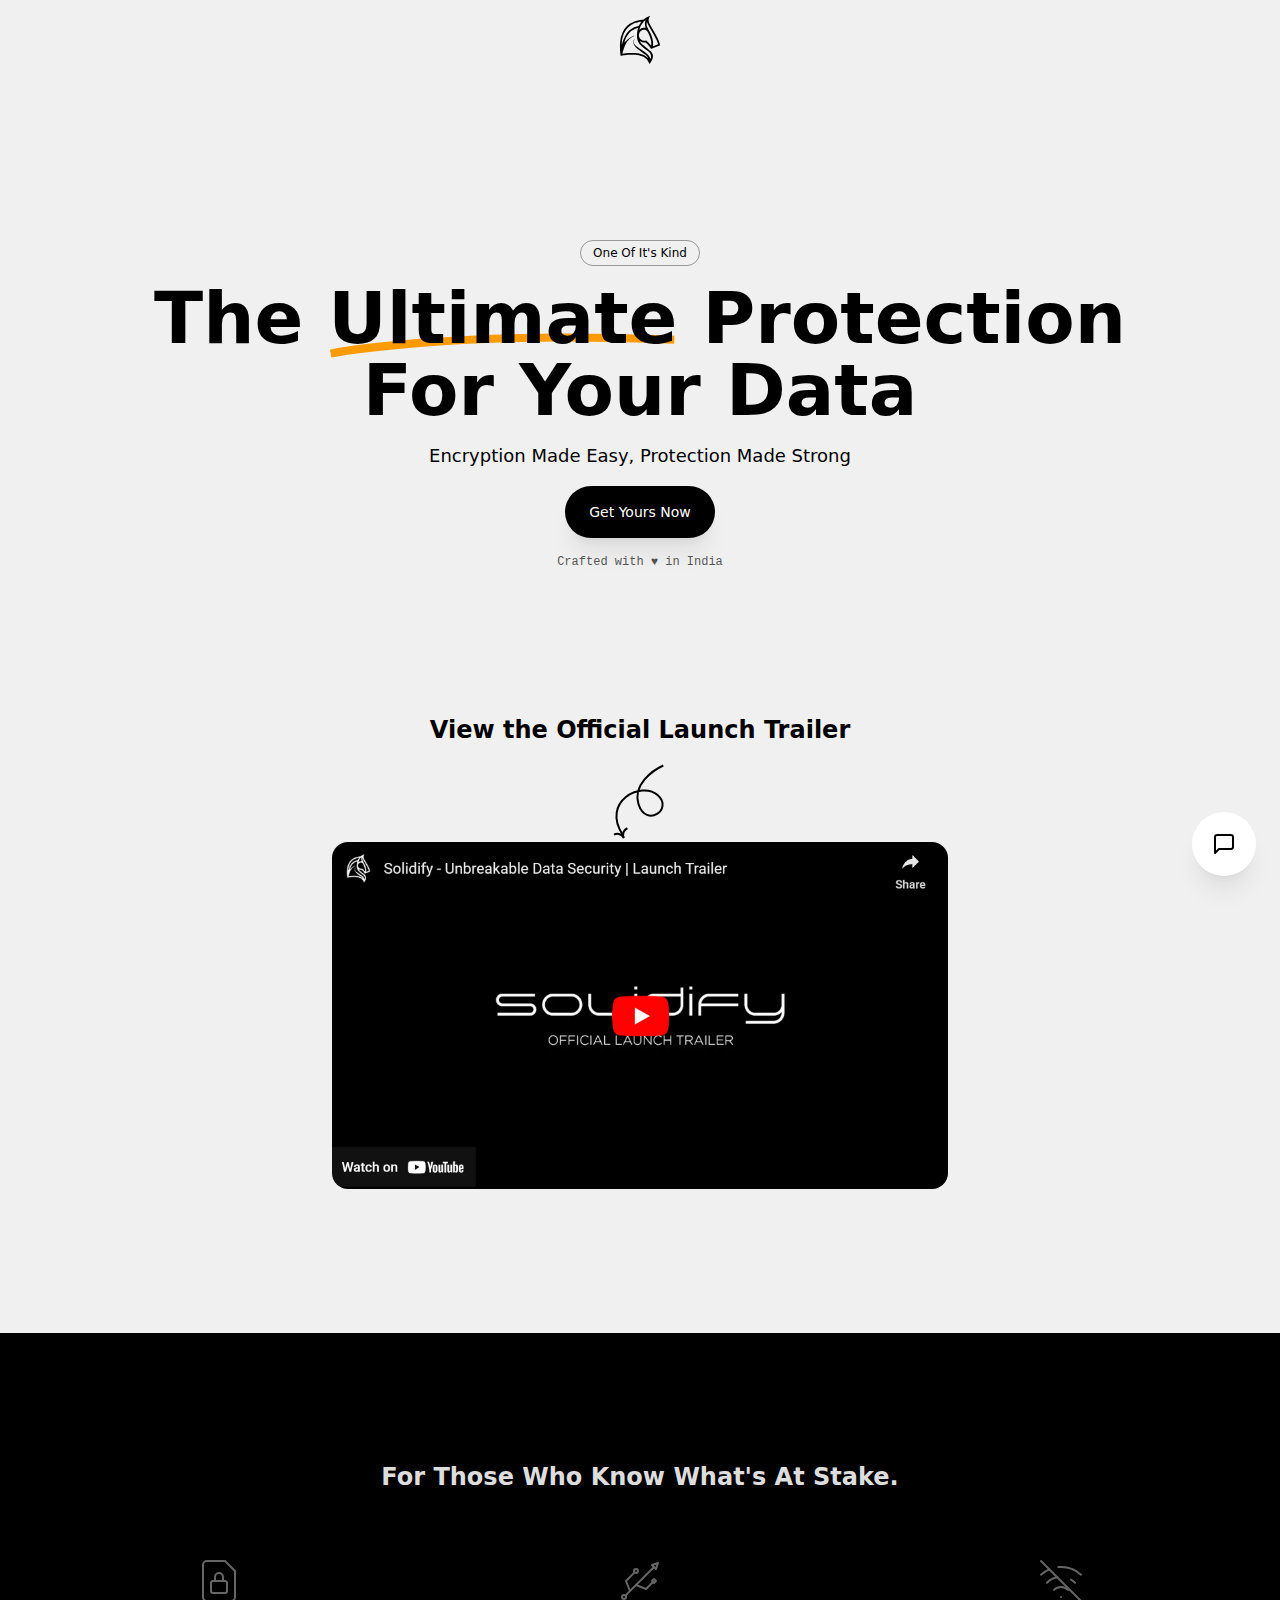
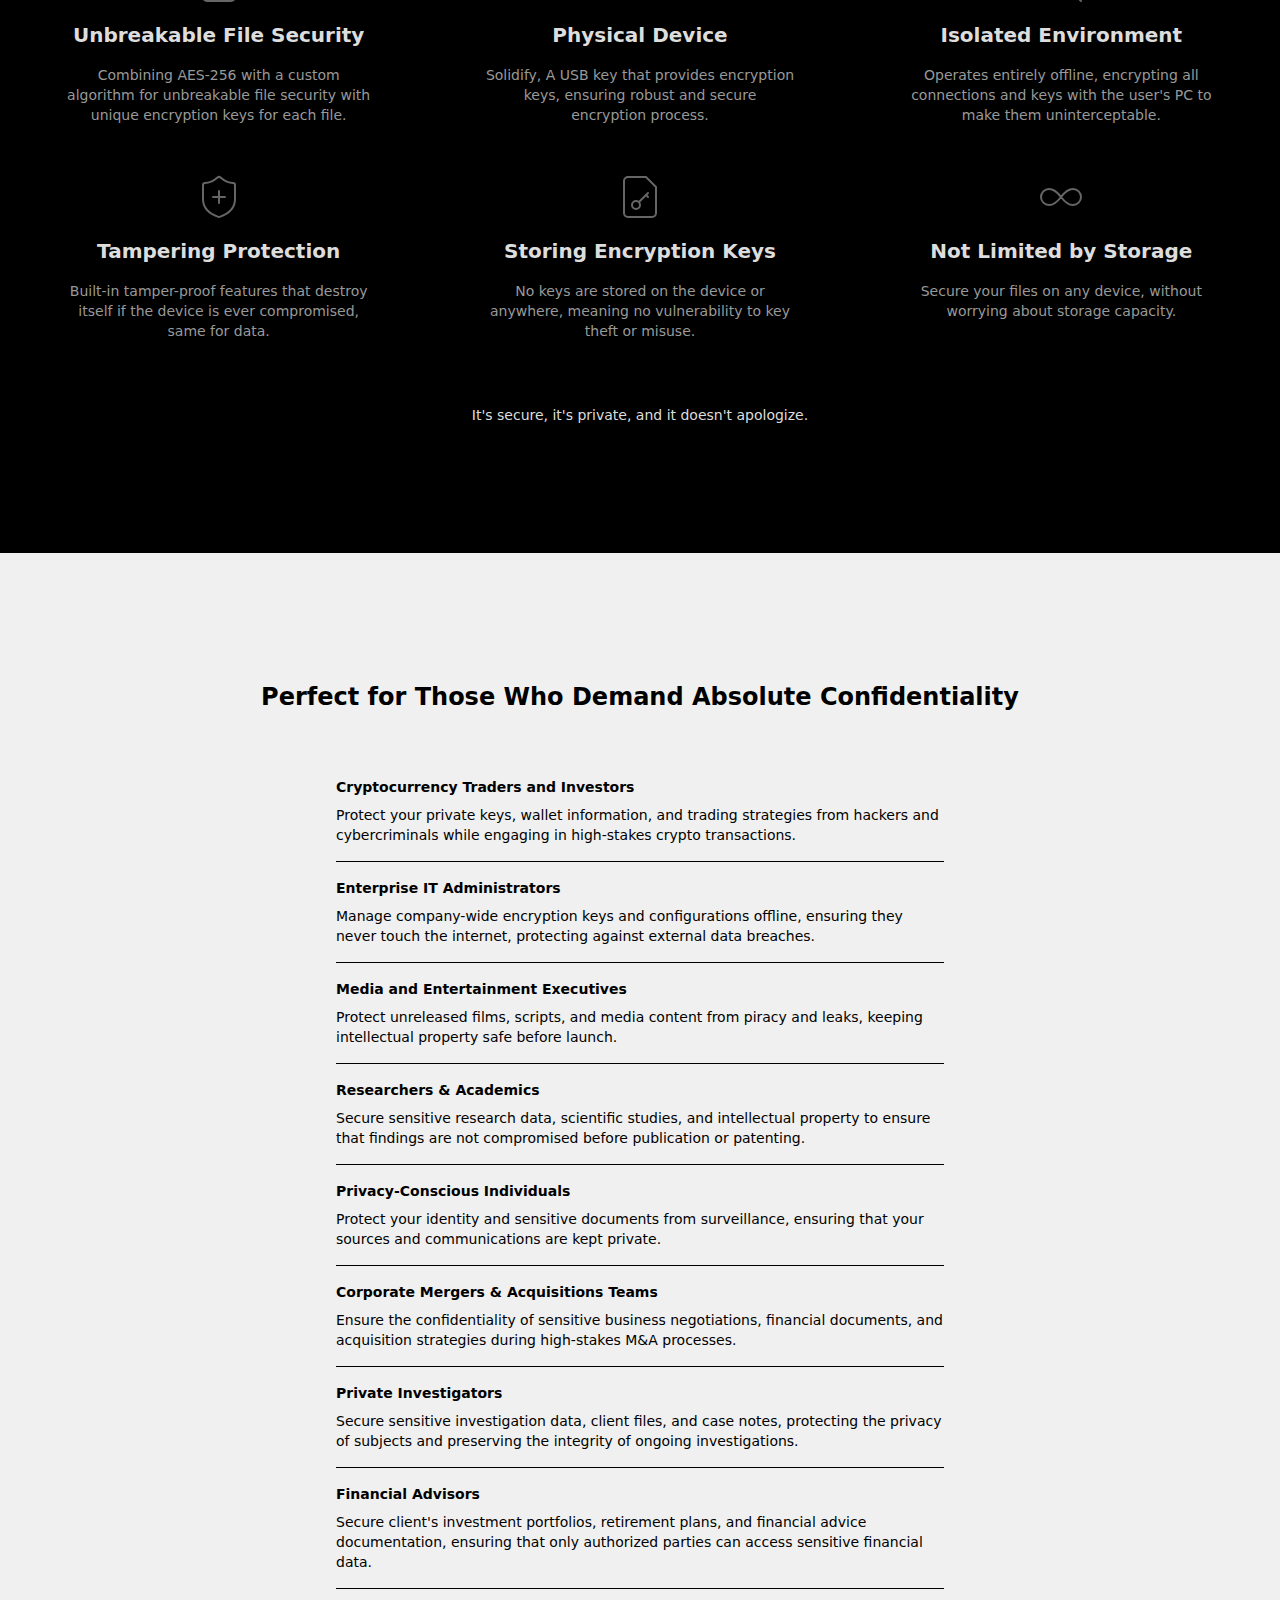
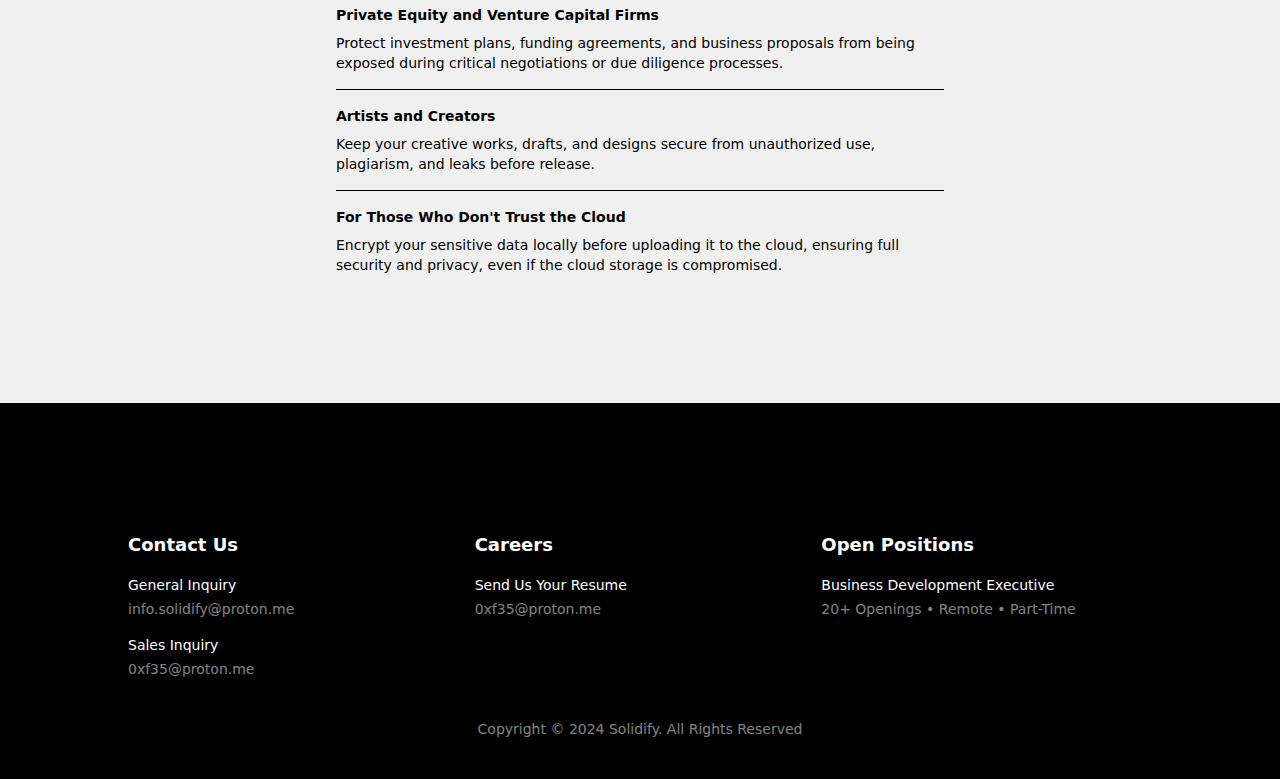
==== index.html @ dd92a97e "Add files via upload" ====
<!DOCTYPE html>
<html lang="en">

<head>
    <meta charset="UTF-8">
    <meta name="viewport" content="width=device-width, initial-scale=1.0">
    <meta name="description" content="Protect your sensitive data with Solidify's tamper-proof USB device - a physical security key that ensures complete data privacy with zero third-party access.">
    <meta name="keywords" content="data privacy, data protection, private & secure, Physical Security Key, most secure">
    <meta property="og:title" content="Solidify - Secure Sensitive Data">
    <meta property="og:description" content="Protect your sensitive data with Solidify's tamper-proof USB device - a physical security key that ensures complete data privacy with zero third-party access.">
    
    <meta property="og:image" content="https://solidify.in/static/og-image.png">
    <meta property="og:url" content="https://solidify.in">

    <meta name="twitter:title" content="Solidify - Secure Sensitive Data">
    <meta name="twitter:description" content="Protect your sensitive data with Solidify's tamper-proof USB device - a physical security key that ensures complete data privacy with zero third-party access.">
    <meta name="twitter:url" content="https://solidify.in/static/og-image.png">
    <meta name="twitter:card" content="summary">

    <title>Solidify - Secure Sensitive Data</title>
    <link rel="canonical" href="https://solidify.in" />
    <link rel="preload" href="style.css" as="style" type="text/css" crossorigin="anonymous">
    <link rel="icon" href="static/icon-32.png" type="image/png" sizes="32x32">
    <link rel="icon" href="static/icon-16.png" type="image/png" sizes="16x16">
    <link rel="stylesheet" href="tailwind.css" type="text/css">
    <script src="script.js"></script>
</head>
<body class="bg-[#f0f0f0] m-0 p-0 w-full selection:bg-[#ff9a0055]">
    <div class="" id="main">
        <div class="py-4 flex justify-center absolute top-0 w-full">
            <a href="/" aria-label="Refresh Page">
                <svg version="1.2" xmlns="http://www.w3.org/2000/svg" viewBox="0 0 304 304" class="h-12">
                    <path fill-rule="evenodd"
                    d="m278.8 184.4q0 0.5-0.2 0.9-0.2 0.4-0.5 0.6-0.4 0.3-0.8 0.4c-4.2 1.8-8.3 3.8-12.6 5.5l-39.9 15.9c-2.5 0.9-2.8 0.9-4.3-1.3-3-4.3-5.7-8.8-8.8-13.1-6.3-8.9-13.2-17.1-21.9-23.7q-0.5-0.4-1.1-0.7-0.6-0.3-1.2-0.6-0.6-0.2-1.3-0.2-0.6-0.1-1.3-0.1-2.6 0.2-5.1 0.1-2.6-0.1-5.1-0.5-2.5-0.3-5-0.9-2.5-0.6-4.9-1.5c-3.5-1.4-6.8-3.2-10.2-4.8q-0.4-0.2-0.7-0.3-0.4-0.2-0.7-0.4-0.4-0.1-0.7-0.3-0.4-0.2-0.7-0.4l-0.4 0.4c0.4 0.9 0.7 1.8 1.2 2.7q1.6 2.6 3.3 5.2 1.8 2.5 3.8 4.9 1.9 2.4 4 4.6 2.1 2.2 4.4 4.3c10.8 10.1 22.9 18.5 34.4 27.7 5.9 4.7 11.7 9.5 17.1 14.7q2.3 2.1 4.3 4.6 1.9 2.4 3.6 5 1.6 2.7 2.9 5.6 1.3 2.8 2.2 5.8c1.8 6.1 1.7 12.4 0.7 18.7-1.7 10.3-6.7 19.3-12.1 28-2.5 3.9-5.2 7.7-7.8 11.5l-1.2 1.3q-0.2-0.4-0.4-0.8-0.2-0.5-0.5-0.9-0.2-0.4-0.4-0.8-0.3-0.4-0.5-0.8c-3.2-6.1-6-12.6-9.9-18.3q-2.9-4.3-6.5-8.1-3.5-3.8-7.5-7-4-3.3-8.5-5.9-4.4-2.7-9.2-4.7-3.8-1.7-7.7-3.1-3.9-1.4-7.9-2.6-3.9-1.2-8-2.1-4-0.9-8.1-1.6-1.9-0.3-3.8-0.6-1.9-0.2-3.9-0.4-1.9-0.2-3.8-0.4-2-0.1-3.9-0.2c-9.3-0.4-18.7-0.7-28-0.5q-3.2 0-6.5 0.2-3.2 0.1-6.4 0.3-3.2 0.2-6.5 0.5-3.2 0.3-6.4 0.7c-11.5 1.2-22.9 3.1-34.3 4.6-4.3 0.6-4.5 2-5.3-3.8-0.8-5.8-1.4-11.7-1.8-17.5-0.6-7.4-1-13.7-1.2-22.3-0.2-8.6-0.6-16.9-0.2-25.9 0.4-9 1-18 2.2-27q0.8-6.8 2.2-13.6 1.4-6.8 3.3-13.4 1.9-6.6 4.3-13.1 2.4-6.4 5.3-12.7c2.8-6.3 6.2-12.4 10.1-18.2 3.8-5.7 8.2-11.2 12.9-16.2 4.8-5 10-9.7 15.5-13.8 5.6-4.2 11.4-7.9 17.6-11.1q5.4-2.8 11-5.3 5.6-2.4 11.4-4.4 5.8-2 11.7-3.6 5.9-1.6 11.9-2.7c7-1.3 14.2-2.1 21.2-3.1l7-0.7q0.2 0 0.4-0.1 0.2-0.1 0.3-0.2 0.2-0.1 0.4-0.2 0.1-0.1 0.3-0.2c6.2-4.3 12.2-8.8 18.6-12.8q2.4-1.4 4.9-2.7 2.5-1.3 5.1-2.5 2.5-1.1 5.1-2.2 2.6-1 5.3-1.9c0.2-0.1 0.5-0.3 0.7-0.2h1.4q0 0.2 0 0.4 0 0.1 0 0.3 0 0.2-0.1 0.4 0 0.1-0.1 0.3c-1.2 2.3-2.6 4.5-3.8 6.9q-1.2 2.3-2.1 4.7-0.9 2.4-1.4 4.9-0.6 2.5-0.8 5-0.3 2.5-0.2 5.1c0.2 6.8 2.4 13.1 5.2 19.3 6.2 13.4 13.9 26 21.3 38.8 8.7 15.1 17.3 30.1 25.7 45.3q2.1 3.8 4.1 7.7 2 3.9 3.8 7.9 1.8 4 3.4 8 1.6 4.1 3 8.2c2.2 6.6 3.7 13.5 5.4 20.3q0.2 0.4 0.2 0.8zm-100.8-150.4q-4 3.8-7.6 8-3.6 4.2-6.7 8.8-3.1 4.5-5.7 9.4-1.6 3.1-3.1 6.3-1.4 3.2-2.5 6.5-1.2 3.3-2.1 6.7-0.9 3.4-1.6 6.8 0.2-0.1 0.5-0.2 0.2 0 0.4-0.2 0.3-0.1 0.5-0.2 0.2-0.1 0.4-0.3l4.8-3.5c8-6.2 17.3-7.4 27.1-7h5l-0.4-1.8c-1.2-5.2-2.7-10.3-3.5-15.5q-0.2-1.4-0.3-2.9-0.1-1.4-0.2-2.8-0.1-1.5-0.1-2.9 0-1.5 0.1-2.9c0.3-6 1.9-11.7 3.5-17.5q0-0.2 0-0.4 0-0.3 0-0.5 0-0.2 0-0.5 0-0.2 0-0.4-4.4 3.3-8.5 7zm-141 146.3q0.1-0.1 0.3-0.3 0.1-0.1 0.2-0.3 0-0.1 0.1-0.3l3.3-11q1.8-6.4 4-12.7 2.2-6.2 4.8-12.3 2.6-6.2 5.6-12.1 3-6 6.3-11.7 3.1-5.3 6.7-10.3 3.7-5 7.8-9.6 4.1-4.6 8.7-8.7 4.6-4.2 9.6-7.8 4.8-3.5 10-6.3 5.1-2.9 10.6-5.2 5.4-2.3 11.1-4 5.7-1.7 11.5-2.7c4-0.7 6.7-2.3 8.7-6.1 3.2-6.3 7.2-12.2 10.9-18.2l3.1-4.5c-0.1-0.2-0.2-0.3-0.2-0.5h-2.9q-4 0.6-8 1.4-4 0.8-8 1.8-4 0.9-7.9 2.1-3.9 1.1-7.8 2.3-4.4 1.4-8.7 3.2-4.4 1.7-8.5 3.7-4.2 2.1-8.2 4.4-4.1 2.4-7.9 5-4.3 2.9-8.3 6.2-4 3.4-7.6 7-3.7 3.6-7.1 7.6-3.3 4-6.3 8.2-2.9 4.3-5.6 8.8-2.6 4.5-4.8 9.2-2.3 4.6-4.2 9.5-1.9 4.8-3.4 9.8-1.2 3.7-2.2 7.4-0.9 3.7-1.8 7.4-0.8 3.7-1.5 7.5-0.6 3.8-1.1 7.6c-0.8 7.2-1.4 14.5-2 21.8q0 0.4 0 0.7 0.1 0.4 0.1 0.8 0.1 0.3 0.1 0.7 0.1 0.3 0.2 0.7 0.2-0.1 0.3-0.2zm112.2-3.4q-2.2-2.9-4.1-6-2-3-3.7-6.3-1.7-3.2-3.1-6.5c-4.1-9.3-5.5-19.1-5.5-29.1 0-5.4 0-9.4 0.6-16.2 0.6-6.8 1.5-13.6 2.5-20.4 0.7-4.9 2-9.6 3-14.4 0.3-1.8-0.1-2.2-1.6-1.8-7.2 1.8-14.3 3.8-20.9 7q-4.8 2.3-9.3 5-4.5 2.8-8.7 6-4.3 3.2-8.1 6.8-3.9 3.7-7.3 7.7-2.5 3-4.9 6.2-2.3 3.2-4.5 6.4-2.2 3.3-4.2 6.8-1.9 3.4-3.7 6.9-1.9 3.7-3.6 7.5-1.7 3.7-3.3 7.6-1.5 3.8-2.9 7.7-1.3 3.9-2.5 7.9 0 0.2-0.1 0.4 0 0.3 0 0.5-0.1 0.2-0.1 0.4 0 0.3 0 0.5l0.4 0.2 2.1-2.5c12.1-12.8 25.4-24.3 41-32.7q2.5-1.4 5-2.6 2.6-1.2 5.2-2.2 2.6-1 5.3-1.9 2.7-0.8 5.4-1.5c-4.5 2.6-9.7 5.2-14.6 8.3q-2.8 1.8-5.6 3.7-2.7 1.9-5.3 4-2.6 2.1-5.1 4.3-2.5 2.2-4.9 4.6-1.8 1.8-3.4 3.6-1.7 1.9-3.3 3.8-1.6 2-3 4-1.5 2-2.9 4.1-2.2 3.3-4.2 6.7-2 3.3-3.9 6.8-1.9 3.5-3.6 7-1.7 3.6-3.2 7.2c-5.5 12.8-9.2 26.2-12.5 39.8-0.5 1.9-0.8 4-1.2 6.4l7-0.8c11.4-1.2 22.9-2.6 34.3-3.5 8.3-0.6 16.6-0.7 24.9-0.7 6.3 0.1 12.5 0.6 18.7 1.2q3.5 0.3 7.1 0.7 3.5 0.4 7 1 3.5 0.6 6.9 1.4 3.5 0.8 6.9 1.7 3.7 0.9 7.3 2.1 3.6 1.2 7.2 2.6 3.5 1.3 6.9 3 3.5 1.6 6.8 3.4 2.4 1.4 4.8 2.9 2.3 1.5 4.5 3.1 2.2 1.7 4.4 3.5 2.1 1.8 4.1 3.7 0.4 0.4 0.9 0.8 0.4 0.3 0.9 0.7 0.4 0.3 0.9 0.7 0.5 0.3 1 0.6l0.3-0.4c-0.1-0.2-0.1-0.5-0.2-0.7q-0.1-0.3-0.2-0.5-0.1-0.2-0.2-0.5-0.1-0.2-0.2-0.4-0.2-0.3-0.3-0.5-1.4-2.2-2.9-4.4-1.5-2.1-3.2-4.1-1.6-2-3.4-3.9-1.9-1.9-3.8-3.6c-7.8-7.1-15.9-12.6-25.2-18.8-9.3-6.2-19.2-12-27.4-19.3-8.2-7.3-15.8-15-21.3-24.6q-1.1-1.9-2-3.9-0.9-2-1.6-4.1-0.7-2.1-1.1-4.3-0.5-2.1-0.7-4.3-0.2-2.3 0-4.5 0.1-2.3 0.6-4.5 0.6-2.2 1.4-4.3 0.8-2.1 2-4c1.6-2.7 3.6-5.1 5.4-7.7-1.4 3.4-3.3 6.4-4.7 9.7-3.9 8.9-3.4 17.5 2.2 25.6q1.7 2.4 3.6 4.6 1.9 2.3 4 4.3 2.1 2.1 4.4 3.9 2.3 1.9 4.7 3.5c10.1 7.1 21.9 14.6 30.6 20.6 8.7 6 17.5 12 26 18.2q3.1 2.3 6 4.9 2.9 2.5 5.6 5.4 2.6 2.8 5 5.9 2.3 3 4.4 6.3c2.4 3.9 4.1 8.3 6.2 12.4q0.1 0.3 0.3 0.6 0.2 0.3 0.3 0.5 0.2 0.3 0.4 0.6 0.2 0.2 0.4 0.5 0.1-0.2 0.3-0.4 0.1-0.2 0.2-0.4 0.2-0.2 0.3-0.5 0.1-0.2 0.2-0.4c3.5-9.3 3.6-18.5-1-27.6q-1.4-2.6-3-5-1.6-2.5-3.5-4.7-1.9-2.3-4-4.3-2.2-2-4.5-3.8l-26.3-20.3c-8.4-6.5-16.6-13-23.7-21q-2.4-2.7-4.6-5.6zm74.2-5.6q-0.1-2-0.2-3.9-0.1-1.9-0.4-3.9-0.2-1.9-0.5-3.9-0.3-1.9-0.7-3.8-1.1-5-2.5-9.9-1.3-4.9-2.9-9.8-1.6-4.8-3.5-9.6-1.8-4.7-3.9-9.4c-3.4-7.5-7-15-12.1-21.7-2.4-3.3-5.2-6.4-9.5-7.2-7.8-1.4-15.5-0.9-22.7 2.4-14.2 6.5-22.2 23.8-18.4 38.9 2.8 10.8 9 18.8 18.9 23.7q2.6 1.3 5.4 2.2 2.7 0.8 5.6 1.2 2.9 0.4 5.8 0.2 2.9-0.1 5.7-0.7c2.5-0.5 4.5-0.3 6.4 1.5q3.2 2.9 6.2 5.8 3.1 3 6.1 6.1 2.9 3.1 5.8 6.2 2.9 3.2 5.6 6.5c1.4 1.7 3 3.2 4.7 5.2q0.1-0.3 0.2-0.6 0.2-0.3 0.2-0.6 0.1-0.3 0.2-0.7 0.1-0.3 0.1-0.6c0.2-4.5 0.6-9.1 0.4-13.6zm42.1 4.6q-0.8-2.9-1.7-5.8-1-2.9-2-5.8-1-2.8-2.2-5.6-1.1-2.8-2.4-5.6c-6.3-14-13.9-27.6-21.5-40.7-7.6-13.1-15.3-26.1-22.7-39.3-4.2-7.3-8-14.8-11.8-22.3-1.7-3.4-2.8-7.2-4.3-10.7-0.1-0.5-0.6-1.4-0.9-1.1-0.3 0.3-0.7 0.6-0.8 0.9q-0.1 0.3-0.2 0.6-0.1 0.3-0.2 0.6-0.1 0.3-0.1 0.7-0.1 0.3-0.1 0.6c-0.1 5-0.2 10.1 0.1 15.1q0 1.1 0.1 2.2 0.1 1.1 0.4 2.2 0.2 1.1 0.5 2.2 0.4 1.1 0.8 2.1c3.3 7.6 6.7 15.2 10.6 22.5 5.1 9.6 10.4 19.1 14.7 29.1q1.5 3.5 2.9 7 1.4 3.6 2.6 7.1 1.2 3.6 2.3 7.3 1.1 3.6 2 7.3 0.6 2.5 1.1 5 0.5 2.5 0.9 5 0.4 2.5 0.6 5 0.3 2.6 0.5 5.1 0.2 2.2 0.2 4.4 0.1 2.1 0.1 4.3-0.1 2.2-0.2 4.4-0.2 2.1-0.4 4.3c-0.3 2.5-0.5 5-0.7 7.6l1.1-0.2 28.6-11.3c2.6-1 2.8-1.6 2.1-4.2z" />
                </svg>
            </a>
        </div>
        <div class="text-center w-full flex flex-col justify-center items-center gap-4 mt-20 pt-40 px-6">
            <span class="dm text-xs border border-[#999] px-3 py-1 rounded-full">One Of It's Kind</span>
            <h1 class="dm font-bold text-5xl md:text-6xl xl:text-7xl">The <span
                    class="bg-[url(/static/underline.svg)] bg-no-repeat bg-bottom bg-contain">Ultimate</span>
                Protection<br>For Your Data</h1>
            <p class="dm text-sm md:text-lg">Encryption Made Easy, Protection Made Strong</p>
            <button
                class="bg-black text-white text-sm font-medium dm px-6 py-4 rounded-full shadow-[#11111111] shadow-xl"
                onclick="show_contact()" aria-label="Contact">Get Yours Now</button>
            <span class="font-mono text-xs opacity-65">Crafted with ♥ in India</span>
        </div>
        <div class="py-36 text-center px-6 flex flex-col justify-center items-center">
            <h2 class="text-2xl font-bold">View the Official Launch Trailer</h2>
            <img class="pt-4 h-24" src="static/arrow.svg" alt="arrow png" height="96px" width="96px">
            <a href="https://www.youtube.com/watch?v=GIWR0ONWuS4" target="_blank" class="flex justify-center">
                <img class="w-11/12 md:w-3/6 xl:h-2/6 aspect-video rounded-2xl" src="static/trailer.webp" alt="arrow png">
            </a>
        </div>
        <div class="bg-black py-32 px-8 flex flex-col justify-center items-center gap-16">
            <h2 class="dm font-bold text-[#ddd] text-center text-2xl">For Those Who Know<br class="md:hidden"> What's At
                Stake.</h2>
            <div
                class="grid grid-cols-1 grid-rows-6 md:grid-cols-2 md:grid-rows-3 xl:grid-cols-3 xl:grid-rows-2 w-full gap-12">
                <div class="w-full flex flex-col justify-start items-center gap-4">
                    <svg xmlns="http://www.w3.org/2000/svg" class="w-12" viewBox="0 0 24 24" fill="none"
                        stroke="#666" stroke-width="1" stroke-linecap="round" stroke-linejoin="round">
                        <path d="M15 2H6a2 2 0 0 0-2 2v16a2 2 0 0 0 2 2h12a2 2 0 0 0 2-2V7Z" />
                        <rect width="8" height="6" x="8" y="12" rx="1" />
                        <path d="M10 12v-2a2 2 0 1 1 4 0v2" />
                    </svg>
                    <h3 class="dm text-[#ddd] text-xl font-semibold text-center px-6">Unbreakable File
                        Security</h3>
                    <p class="dm text-[#999] px-8 text-center text-sm">Combining AES-256 with a custom algorithm
                        for
                        unbreakable file security with unique encryption keys for each file.</p>
                </div>
                <div class="w-full flex flex-col justify-start items-center gap-4">
                    <svg xmlns="http://www.w3.org/2000/svg" class="w-12" viewBox="0 0 24 24" fill="none"
                        stroke="#666" stroke-width="1" stroke-linecap="round" stroke-linejoin="round"
                        class="lucide lucide-usb">
                        <circle cx="10" cy="7" r="1" />
                        <circle cx="4" cy="20" r="1" />
                        <path d="M4.7 19.3 19 5" />
                        <path d="m21 3-3 1 2 2Z" />
                        <path d="M9.26 7.68 5 12l2 5" />
                        <path d="m10 14 5 2 3.5-3.5" />
                        <path d="m18 12 1-1 1 1-1 1Z" />
                    </svg>
                    <h3 class="dm text-[#ddd] text-xl font-semibold text-center px-6">Physical Device</h3>
                    <p class="dm text-[#999] px-8 text-center text-sm">Solidify, A USB key that provides
                        encryption
                        keys, ensuring robust and secure encryption process.</p>
                </div>
                <div class="w-full flex flex-col justify-start items-center gap-4">
                    <svg xmlns="http://www.w3.org/2000/svg" class="w-12" viewBox="0 0 24 24" fill="none"
                        stroke="#666" stroke-width="1" stroke-linecap="round" stroke-linejoin="round"
                        class="lucide lucide-wifi-off">
                        <path d="M12 20h.01" />
                        <path d="M8.5 16.429a5 5 0 0 1 7 0" />
                        <path d="M5 12.859a10 10 0 0 1 5.17-2.69" />
                        <path d="M19 12.859a10 10 0 0 0-2.007-1.523" />
                        <path d="M2 8.82a15 15 0 0 1 4.177-2.643" />
                        <path d="M22 8.82a15 15 0 0 0-11.288-3.764" />
                        <path d="m2 2 20 20" />
                    </svg>
                    <h3 class="dm text-[#ddd] text-xl font-semibold text-center px-6">Isolated Environment</h3>
                    <p class="dm text-[#999] px-8 text-center text-sm">Operates entirely offline, encrypting all
                        connections and keys with the user's PC to make them uninterceptable.</p>
                </div>
                <div class="w-full flex flex-col justify-start items-center gap-4">
                    <svg xmlns="http://www.w3.org/2000/svg" class="w-12" viewBox="0 0 24 24" fill="none"
                        stroke="#666" stroke-width="1" stroke-linecap="round" stroke-linejoin="round"
                        class="lucide lucide-shield-plus">
                        <path
                            d="M20 13c0 5-3.5 7.5-7.66 8.95a1 1 0 0 1-.67-.01C7.5 20.5 4 18 4 13V6a1 1 0 0 1 1-1c2 0 4.5-1.2 6.24-2.72a1.17 1.17 0 0 1 1.52 0C14.51 3.81 17 5 19 5a1 1 0 0 1 1 1z" />
                        <path d="M9 12h6" />
                        <path d="M12 9v6" />
                    </svg>
                    <h3 class="dm text-[#ddd] text-xl font-semibold text-center px-6">Tampering Protection</h3>
                    <p class="dm text-[#999] px-8 text-center text-sm">Built-in tamper-proof features that
                        destroy
                        itself if the device is ever compromised, same for data.</p>
                </div>
                <div class="w-full flex flex-col justify-start items-center gap-4">
                    <svg xmlns="http://www.w3.org/2000/svg" class="w-12" viewBox="0 0 24 24" fill="none"
                        stroke="#666" stroke-width="1" stroke-linecap="round" stroke-linejoin="round"
                        class="lucide lucide-file-key">
                        <path d="M15 2H6a2 2 0 0 0-2 2v16a2 2 0 0 0 2 2h12a2 2 0 0 0 2-2V7Z" />
                        <circle cx="10" cy="16" r="2" />
                        <path d="m16 10-4.5 4.5" />
                        <path d="m15 11 1 1" />
                    </svg>
                    <h3 class="dm text-[#ddd] text-xl font-semibold text-center px-6">Storing Encryption
                        Keys</h3>
                    <p class="dm text-[#999] px-8 text-center text-sm">No keys are stored on the device or
                        anywhere,
                        meaning no vulnerability to key theft or misuse.</p>
                </div>
                <div class="w-full flex flex-col justify-start items-center gap-4">
                    <svg xmlns="http://www.w3.org/2000/svg" class="w-12" viewBox="0 0 24 24" fill="none"
                        stroke="#666" stroke-width="1" stroke-linecap="round" stroke-linejoin="round">
                        <path
                            d="M12 12c-2-2.67-4-4-6-4a4 4 0 1 0 0 8c2 0 4-1.33 6-4Zm0 0c2 2.67 4 4 6 4a4 4 0 0 0 0-8c-2 0-4 1.33-6 4Z" />
                    </svg>
                    <h3 class="dm text-[#ddd] text-xl font-semibold text-center px-6">Not Limited by Storage</h3>
                    <p class="dm text-[#999] px-8 text-center text-sm">Secure your files on any device, without worrying about storage capacity.</p>
                </div>
            </div>
            <span class="text-sm text-[#ddd] dm text-center">It's secure, it's private, and it doesn't
                apologize.</span>
        </div>
        <div class="flex flex-col justify-center items-center px-8 text-center py-32">
            <h2 class="text-2xl dm font-bold">Perfect for Those Who Demand Absolute Confidentiality</h2>
            <div class="flex dm flex-col text-left text-sm items-start w-full sm:w-5/6 md:w-4/6 xl:w-3/6 gap-4 mt-16">
                <div class="flex flex-col items-start">
                    <div class="flex items-center cursor-pointer">
                        <h3 class="font-semibold">Cryptocurrency Traders and Investors</h3>
                    </div>
                    <p class="text-sm pt-2">Protect your private keys, wallet information, and trading
                        strategies
                        from hackers and cybercriminals while engaging in high-stakes crypto transactions.</p>
                </div>
                <hr class="border-black w-full">
                <div class="flex flex-col items-start">
                    <div class="flex items-center cursor-pointer">
                        <h3 class="font-semibold">Enterprise IT Administrators</h3>
                    </div>
                    <p class="text-sm pt-2">Manage company-wide encryption keys and configurations
                        offline,
                        ensuring they never touch the internet, protecting against external data breaches.</p>
                </div>
                <hr class="border-black w-full">
                <div class="flex flex-col items-start">
                    <div class="flex items-center cursor-pointer">
                        <h3 class="font-semibold">Media and Entertainment Executives</h3>
                    </div>
                    <p class="text-sm pt-2">Protect unreleased films, scripts, and media content from
                        piracy and leaks, keeping intellectual property safe before launch.</p>
                </div>
                <hr class="border-black w-full">
                <div class="flex flex-col items-start">
                    <div class="flex items-center cursor-pointer">
                        <h3 class="font-semibold">Researchers & Academics</h3>
                    </div>
                    <p class="text-sm pt-2">Secure sensitive research data, scientific studies, and
                        intellectual property to ensure that findings are not compromised before publication or
                        patenting.</p>
                </div>
                <hr class="border-black w-full">
                <div class="flex flex-col items-start">
                    <div class="flex items-center cursor-pointer">
                        <h3 class="font-semibold">Privacy-Conscious Individuals</h3>
                    </div>
                    <p class="text-sm pt-2">Protect your identity and sensitive documents from
                        surveillance, ensuring that your sources and communications are kept private.</p>
                </div>
                <hr class="border-black w-full">
                <div class="flex flex-col items-start">
                    <div class="flex items-center cursor-pointer">
                        <h3 class="font-semibold">Corporate Mergers & Acquisitions Teams</h3>
                    </div>
                    <p class="text-sm pt-2">Ensure the confidentiality of sensitive business
                        negotiations,
                        financial documents, and acquisition strategies during high-stakes M&A processes.</p>
                </div>
                <hr class="border-black w-full">
                <div class="flex flex-col items-start">
                    <div class="flex items-center cursor-pointer">
                        <h3 class="font-semibold">Private Investigators</h3>
                    </div>
                    <p class="text-sm pt-2">Secure sensitive investigation data, client files, and case
                        notes, protecting the privacy of subjects and preserving the integrity of ongoing
                        investigations.</p>
                </div>
                <hr class="border-black w-full">
                <div class="flex flex-col items-start">
                    <div class="flex items-center cursor-pointer">
                        <h3 class="font-semibold">Financial Advisors</h3>
                    </div>
                    <p class="text-sm pt-2">Secure client's investment portfolios, retirement plans, and financial advice documentation, ensuring that only authorized parties can access sensitive financial data.</p>
                </div>
                <hr class="border-black w-full">
                <div class="flex flex-col items-start">
                    <div class="flex items-center cursor-pointer">
                        <h3 class="font-semibold">Private Equity and Venture Capital Firms</h3>
                    </div>
                    <p class="text-sm pt-2">Protect investment plans, funding agreements, and business proposals from being exposed during critical negotiations or due diligence processes.</p>
                </div>
                <hr class="border-black w-full">
                <div class="flex flex-col items-start">
                    <div class="flex items-center cursor-pointer">
                        <h3 class="font-semibold">Artists and Creators</h3>
                    </div>
                    <p class="text-sm pt-2">Keep your creative works, drafts, and designs secure from unauthorized use, plagiarism, and leaks before release.</p>
                </div>
                <hr class="border-black w-full">
                <div class="flex flex-col items-start">
                    <div class="flex items-center cursor-pointer">
                        <h3 class="font-semibold">For Those Who Don't Trust the Cloud</h3>
                    </div>
                    <p class="text-sm pt-2">Encrypt your sensitive data locally before uploading it to the cloud, ensuring full security and privacy, even if the cloud storage is compromised.</p>
                </div>
            </div>
        </div>
        <div class="pt-32 px-8 md:px-20 xl:px-32 flex flex-col items-center bg-black">
            <div
                class="grid grid-cols-1 grid-rows-3 md:grid-cols-2 md:grid-rows-2 xl:grid-cols-3 xl:grid-rows-1 w-full dm gap-4">
                <div class="flex flex-col items-start w-full gap-4">
                    <span class="text-white text-lg font-bold">Contact Us</span>
                    <div class="flex flex-col items-start gap-1">
                        <span class="text-white text-sm">General Inquiry</span>
                        <span class="text-white text-sm opacity-50">info.solidify@proton.me</span>
                    </div>
                    <div class="flex flex-col items-start gap-1">
                        <span class="text-white text-sm">Sales Inquiry</span>
                        <span class="text-white text-sm opacity-50">0xf35@proton.me</span>
                    </div>
                </div>
                <div class="flex flex-col items-start w-full gap-4">
                    <span class="text-white text-lg font-bold">Careers</span>
                    <div class="flex flex-col items-start gap-1">
                        <span class="text-white text-sm">Send Us Your Resume</span>
                        <span class="text-white text-sm opacity-50">0xf35@proton.me</span>
                    </div>
                </div>
                <div class="flex flex-col items-start w-full gap-4">
                    <span class="text-white text-lg font-bold">Open Positions</span>
                    <div class="flex flex-col items-start gap-1">
                        <span class="text-white text-sm">Business Development Executive</span>
                        <span class="text-white text-sm opacity-50">20+ Openings • Remote • Part-Time</span>
                    </div>
                </div>
            </div>
            <span class="dm text-sm text-white opacity-50 py-10 text-center">Copyright &copy; 2024 Solidify. All Rights
                Reserved</span>
        </div>
        <div class="fixed bottom-0 right-0 pr-6 pb-6 flex flex-col items-end gap-4">
            <div id="contact"
                class="hidden max-h-[60vh] w-[80vw] sm:w-[60vw] md:w-[50vw] xl:w-[30vw] bg-white rounded-xl shadow-[#11111111] shadow-xl p-8 flex-col items-center gap-4 hide-scroll duration-300">
                <div class="flex flex-col gap-2 w-full">
                    <span class="dm text-sm">Full Name</span>
                    <input type="text" id="fn"
                        class="bg-transparent border border-black rounded py-2 px-4 w-full focus:outline-0">
                </div>
                <div class="flex flex-col gap-2 w-full">
                    <span class="dm text-sm">Email/WhatsApp</span>
                    <input type="text" id="ewp"
                        class="bg-transparent border border-black rounded py-2 px-4 w-full focus:outline-0">
                </div>
                <div class="flex flex-col gap-2 w-full">
                    <span class="dm text-sm">Message</span>
                    <textarea rows="3" id="msg"
                        class="bg-transparent border border-black rounded py-2 px-4 w-full focus:outline-0 resize-none"></textarea>
                </div>
                <button class="bg-black text-white dm rounded py-2 px-6 w-full focus:outline-0"
                    onclick="send_inquiry()" aria-label="Send Inquiry">Send Inquiry</button>
            </div>
            <button
                class="w-16 h-16 bg-white rounded-full flex justify-center items-center shadow-[#11111111] shadow-xl"
                onclick="toggle_contact()" aria-label="Contact Button">
                <svg xmlns="http://www.w3.org/2000/svg" id="open" class="w-6 duration-150" viewBox="0 0 24 24"
                    fill="none" stroke="currentColor" stroke-width="2" stroke-linecap="round" stroke-linejoin="round"
                    class="lucide lucide-message-square">
                    <path d="M21 15a2 2 0 0 1-2 2H7l-4 4V5a2 2 0 0 1 2-2h14a2 2 0 0 1 2 2z" />
                </svg>
                <svg xmlns="http://www.w3.org/2000/svg" id="done" class="w-6 duration-150 hidden" viewBox="0 0 24 24"
                    fill="none" stroke="currentColor" stroke-width="2" stroke-linecap="round" stroke-linejoin="round"
                    class="lucide lucide-check">
                    <path d="M20 6 9 17l-5-5" />
                </svg>
                <svg xmlns="http://www.w3.org/2000/svg" id="load" class="w-6 duration-150 hidden animate-spin"
                    viewBox="0 0 24 24" fill="none" stroke="currentColor" stroke-width="2" stroke-linecap="round"
                    stroke-linejoin="round" class="lucide lucide-loader-circle">
                    <path d="M21 12a9 9 0 1 1-6.219-8.56" />
                </svg>
                <svg xmlns="http://www.w3.org/2000/svg" id="close" class="w-6 hidden duration-150" viewBox="0 0 24 24"
                    fill="none" stroke="currentColor" stroke-width="2" stroke-linecap="round" stroke-linejoin="round"
                    class="lucide lucide-x">
                    <path d="M18 6 6 18" />
                    <path d="m6 6 12 12" />
                </svg>
            </button>
        </div>
    </div>
</body>
</html>
---- style.css ----
@font-face {
    font-family: 'DM Sans';
    src: url('fonts/dmsans.woff2') format('woff2');
}

*{
    padding: 0;
    margin: 0;
}

.dm{
    font-family: 'DM Sans';
}

.hide-scroll::-webkit-scrollbar{
    display: none;
}
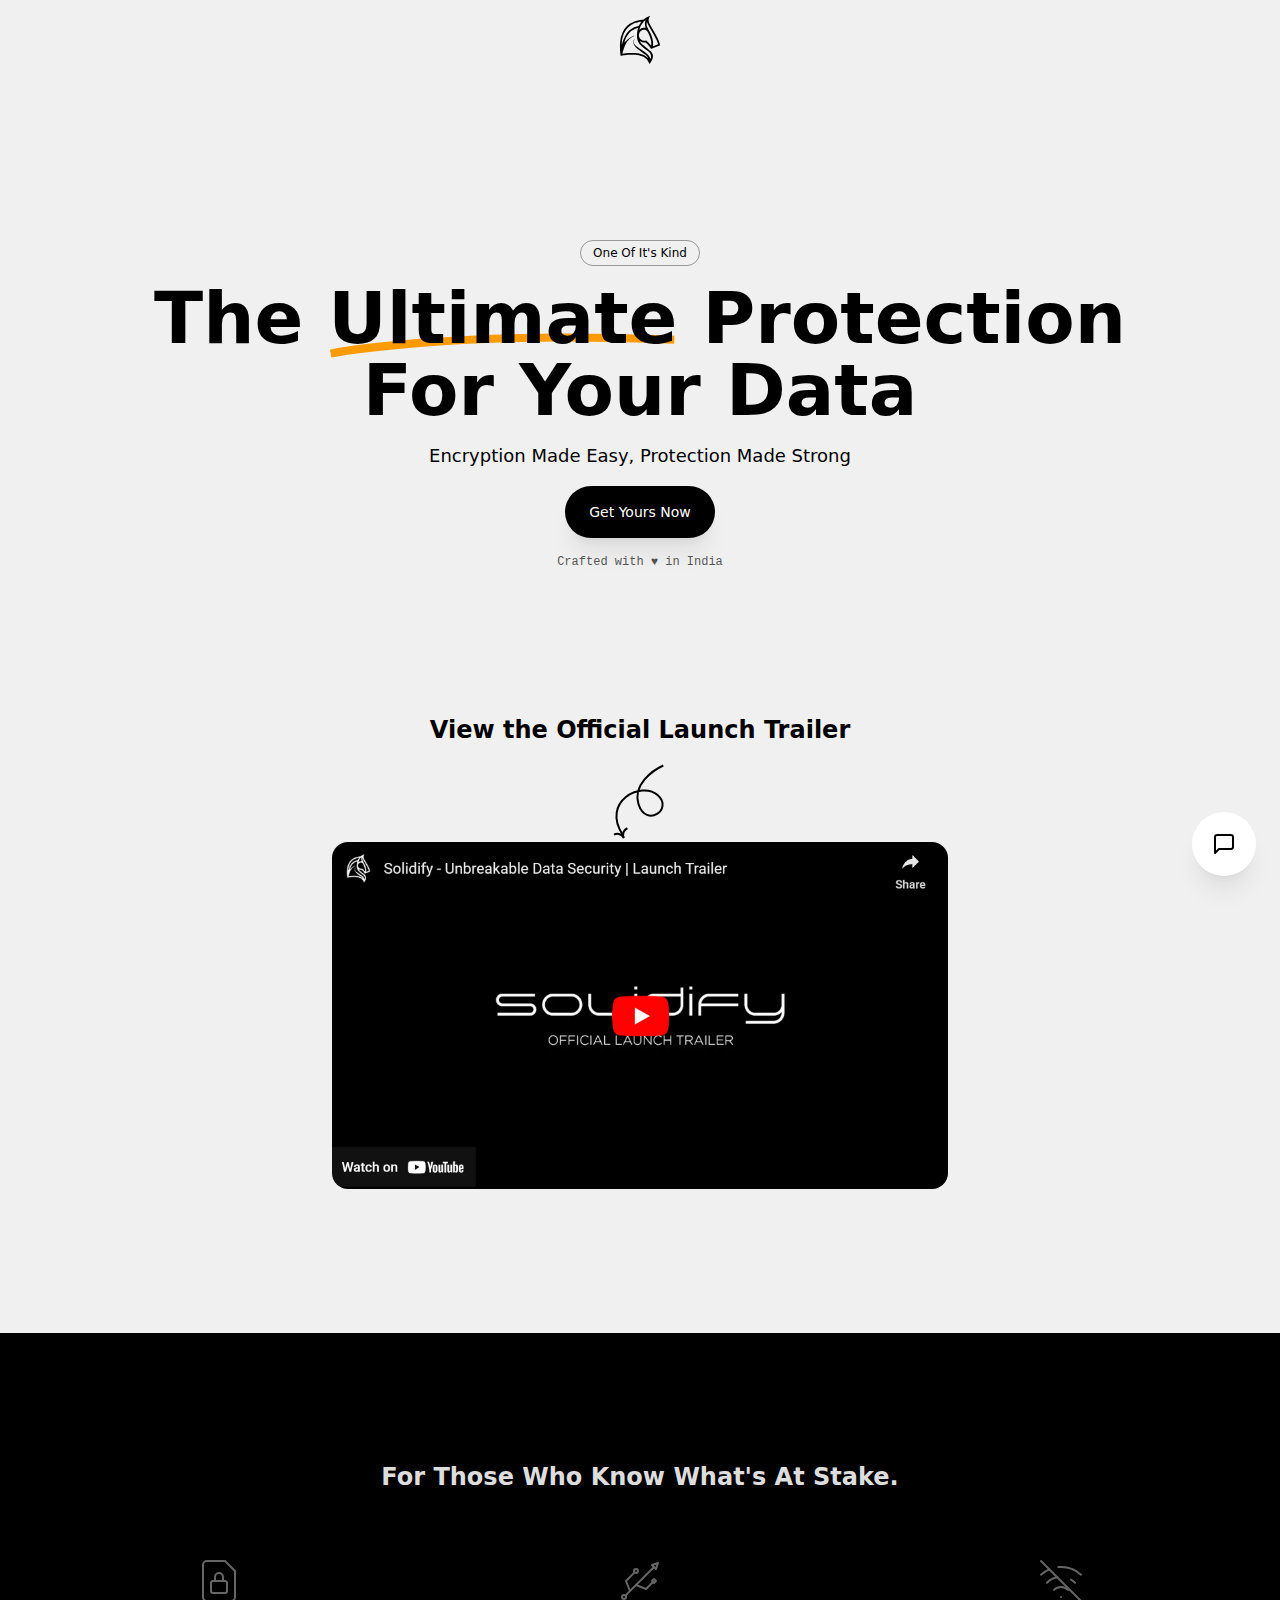
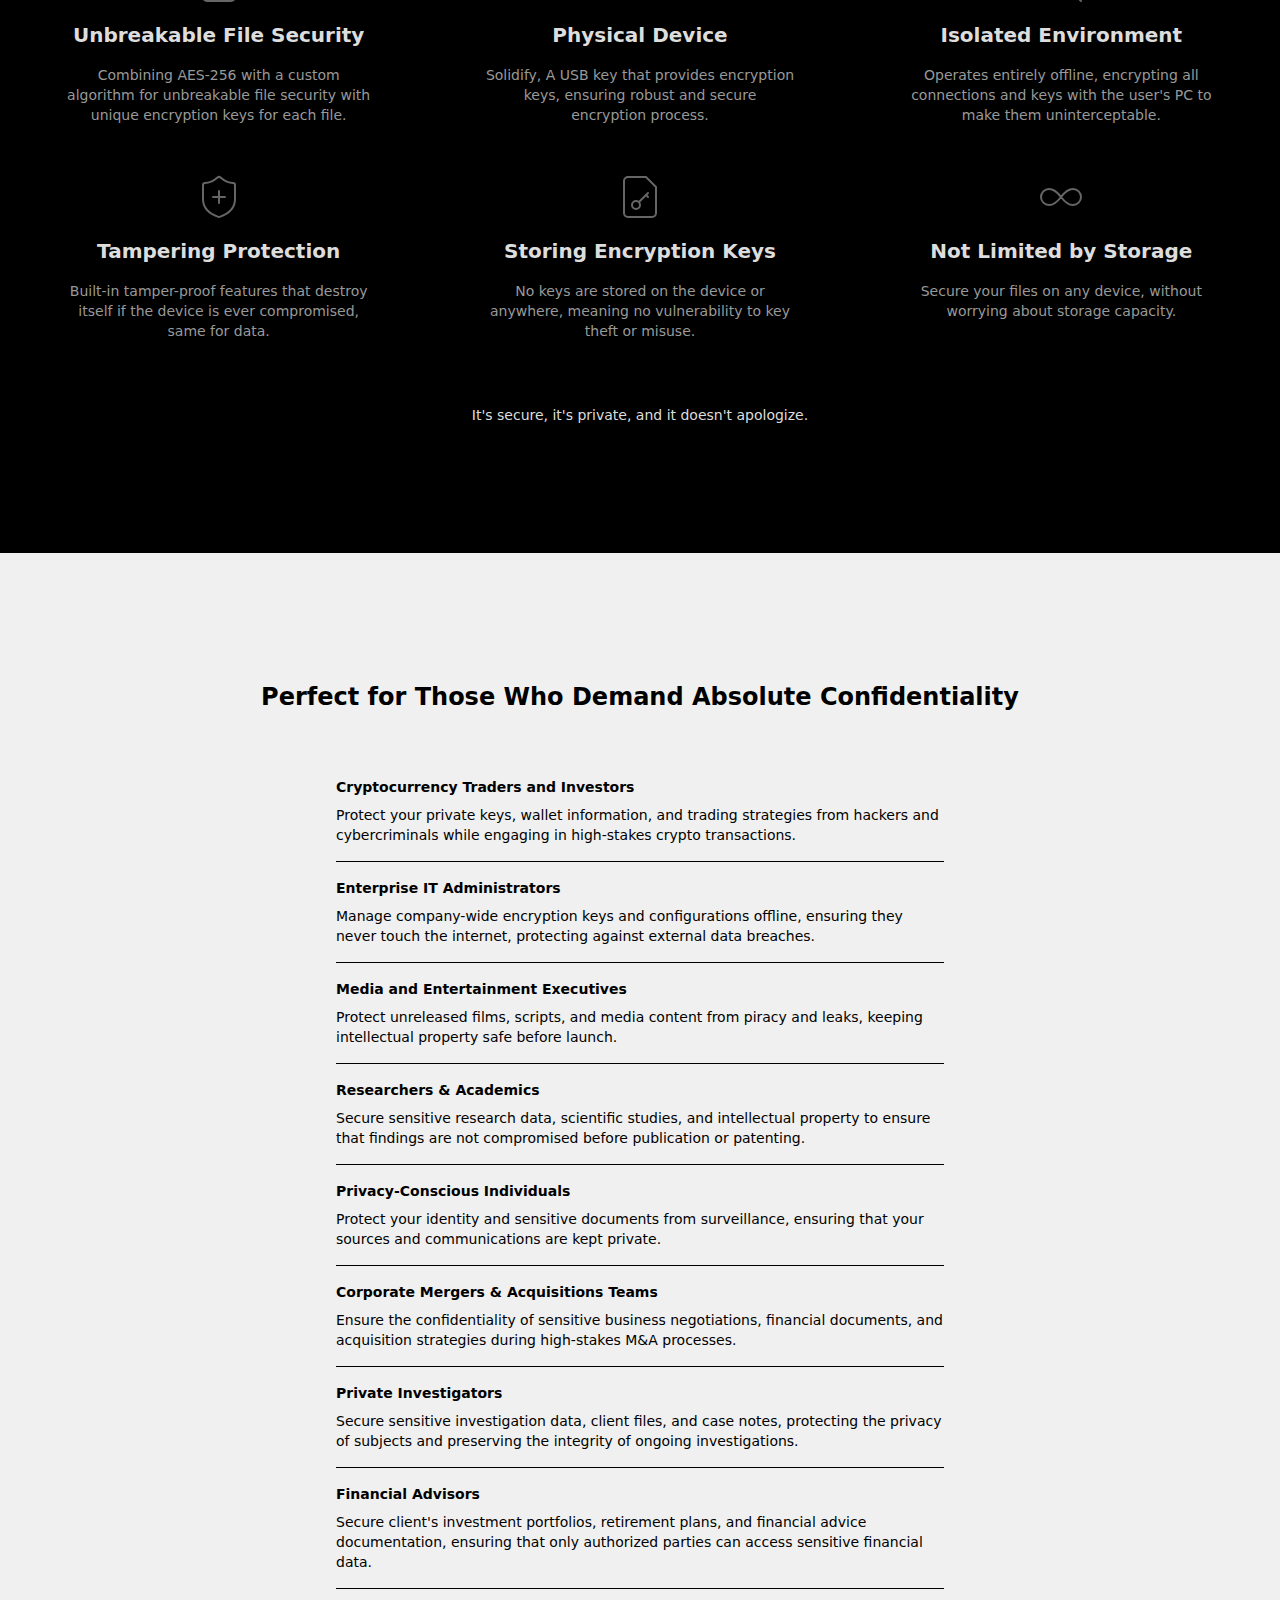
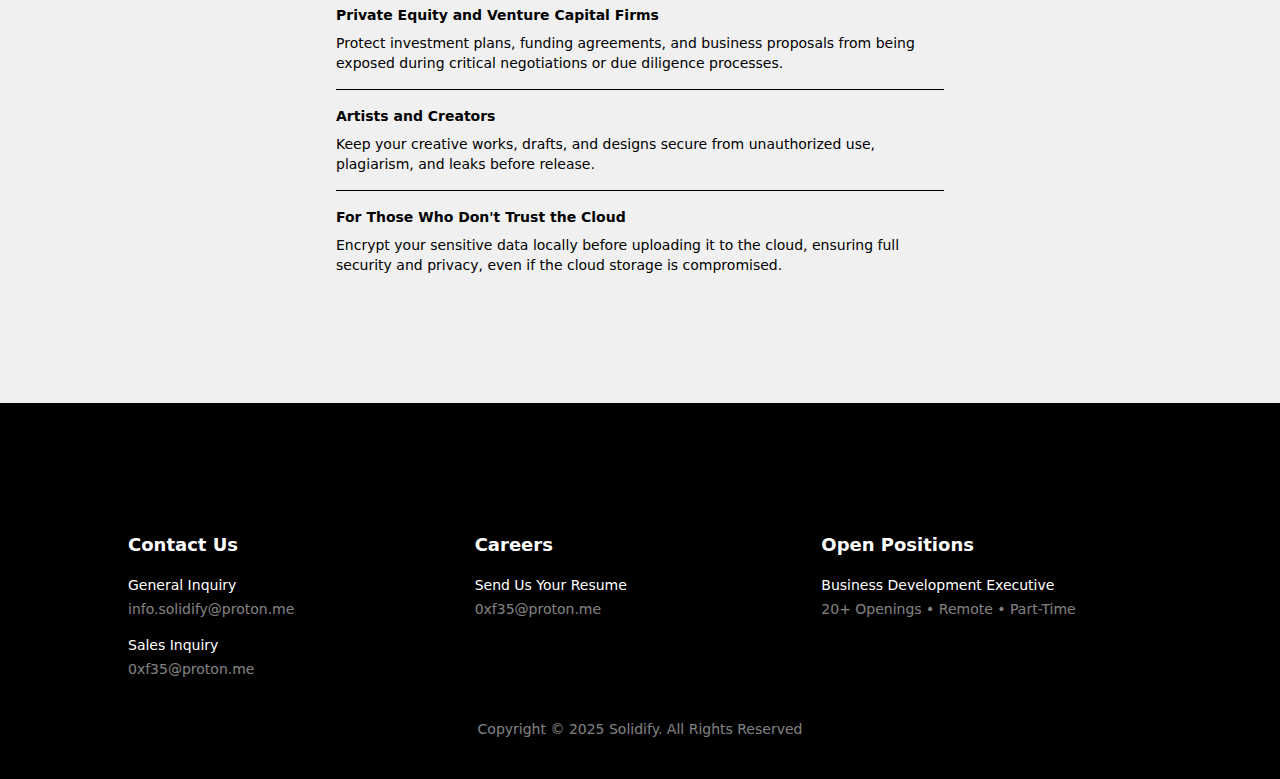
==== commit 008a3a96: "Update index.html" ====
--- a/index.html
+++ b/index.html
@@ -268,7 +268,7 @@
                     </div>
                 </div>
             </div>
-            <span class="dm text-sm text-white opacity-50 py-10 text-center">Copyright &copy; 2024 Solidify. All Rights
+            <span class="dm text-sm text-white opacity-50 py-10 text-center">Copyright &copy; 2025 Solidify. All Rights
                 Reserved</span>
         </div>
         <div class="fixed bottom-0 right-0 pr-6 pb-6 flex flex-col items-end gap-4">
